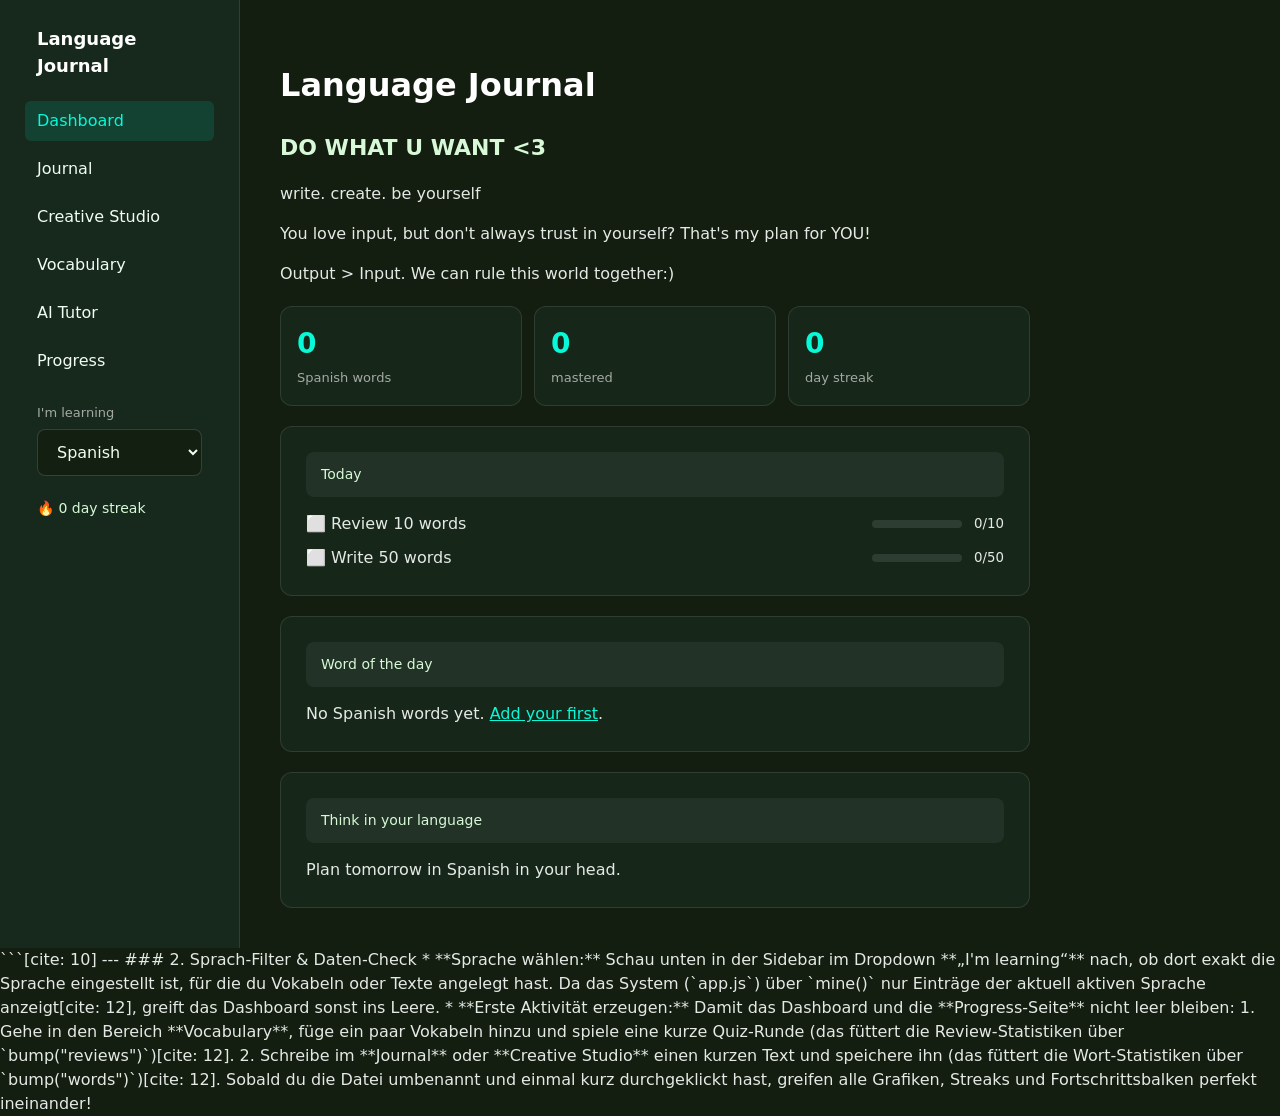
==== index.html @ 511feabb "Add files via upload" ====
<!DOCTYPE html>
<html lang="en">
<head>
  <meta charset="UTF-8">
  <meta name="viewport" content="width=device-width, initial-scale=1.0">
  <title>Dashboard – Language Journal</title>
  <link rel="stylesheet" href="style.css">
</head>
<body data-page="index">
<div class="apps">
  <aside class="sidebar" id="side"></aside>
  <main class="main-content">
    <h1>Language Journal</h1>
    <h2>DO WHAT U WANT &lt;3</h2>
    <p>write. create. be yourself</p>
    <p>You love input, but don't always trust in yourself? That's my plan for YOU!</p>
    <p>Output &gt; Input. We can rule this world together:)</p>
    <div class="stats" id="stats"></div>
    <div class="studio-box"><div class="prompt-bar"><span>Today</span></div><div id="goals" style="display:flex;flex-direction:column;gap:10px"></div></div>
    <div class="studio-box"><div class="prompt-bar"><span>Word of the day</span></div><div id="wotd"></div></div>
    <div class="studio-box"><div class="prompt-bar"><span>Think in your language</span></div><div id="nudge"></div></div>
  </main>
</div>
<script src="app.js"></script>
</body>
</html>
```[cite: 10]

---

### 2. Sprach-Filter & Daten-Check
* **Sprache wählen:** Schau unten in der Sidebar im Dropdown **„I'm learning“** nach, ob dort exakt die Sprache eingestellt ist, für die du Vokabeln oder Texte angelegt hast. Da das System (`app.js`) über `mine()` nur Einträge der aktuell aktiven Sprache anzeigt[cite: 12], greift das Dashboard sonst ins Leere.
* **Erste Aktivität erzeugen:** Damit das Dashboard und die **Progress-Seite** nicht leer bleiben:
  1. Gehe in den Bereich **Vocabulary**, füge ein paar Vokabeln hinzu und spiele eine kurze Quiz-Runde (das füttert die Review-Statistiken über `bump("reviews")`)[cite: 12].
  2. Schreibe im **Journal** oder **Creative Studio** einen kurzen Text und speichere ihn (das füttert die Wort-Statistiken über `bump("words")`)[cite: 12].

Sobald du die Datei umbenannt und einmal kurz durchgeklickt hast, greifen alle Grafiken, Streaks und Fortschrittsbalken perfekt ineinander!
---- style.css ----
body{background:#131d10;color:#e5e9e5;margin:0;font-family:system-ui,sans-serif;line-height:1.5}
.apps{display:flex;min-height:100vh}
.sidebar{width:240px;padding:25px;background:rgba(27,48,36,.65);backdrop-filter:blur(20px);-webkit-backdrop-filter:blur(22px);border-right:1px solid rgba(255,255,255,.1);flex-shrink:0;display:flex;flex-direction:column;gap:22px;box-sizing:border-box}
.brand{font-weight:bold;color:#fff;font-size:18px;padding:0 12px}
.nav-links{display:flex;flex-direction:column;gap:8px}
.nav-links a{text-decoration:none;color:#F2FDF2;font-size:16px;padding:8px 12px;border-radius:6px;transition:background-color .2s,color .2s}
.nav-links a:hover{background:rgba(255,255,255,.08);color:#07f9d7}
.nav-links a.active{background:rgba(7,249,215,.12);color:#07f9d7}
.lang-pick{display:flex;flex-direction:column;gap:6px;font-size:13px;color:#a5a9a5;padding:0 12px}
.side-streak{padding:0 12px;color:#D7F9D7;font-size:14px}
h1{color:#fff}h2{color:#D7F9D7;font-size:22px}h3{color:#D7F9D7}
.main-content{flex:1;padding:40px;min-width:0}
.muted{color:#a5a9a5;font-size:14px}
.studio-box{background:rgba(27,48,36,.55);border:1px solid rgba(255,255,255,.1);border-radius:12px;padding:25px;max-width:750px;display:flex;flex-direction:column;gap:15px;margin-top:20px;box-sizing:border-box}
.prompt-bar{display:flex;justify-content:space-between;align-items:center;gap:15px;background:rgba(255,255,255,.05);padding:12px 15px;border-radius:8px;color:#D7F9D7;font-size:14px}
input,select,textarea{background:rgba(19,29,16,.8);border:1px solid rgba(255,255,255,.15);border-radius:8px;color:#F2FDF2;padding:12px 15px;font-family:inherit;font-size:16px;box-sizing:border-box;max-width:100%}
.studio-box input,.studio-box textarea{width:100%}
.studio-box textarea{min-height:220px;resize:vertical;line-height:1.6}
.studio-box textarea.bulk{min-height:90px}
input:focus,select:focus,textarea:focus,button:focus-visible{outline:none;border-color:#07f9d7;box-shadow:0 0 0 2px rgba(7,249,215,.35)}
.studio-actions,.row{display:flex;justify-content:space-between;align-items:center;gap:10px;flex-wrap:wrap}
#word-count{font-size:14px;color:#a5a9a5}
button{background:#07f9d7;color:#131d10;border:none;padding:10px 18px;border-radius:8px;font-weight:bold;cursor:pointer;transition:opacity .2s;font-family:inherit;font-size:14px}
button:hover{opacity:.85}
button.ghost,.mini,.tab{background:rgba(255,255,255,.08);color:#F2FDF2}
button.bad{background:#ff6b6b}
button:disabled{opacity:.5;cursor:default}
.mini{padding:2px 8px;font-size:14px}
.tabs{display:flex;gap:6px;flex-wrap:wrap}
.tab.active{background:#07f9d7;color:#131d10}
.opts-row{display:flex;gap:14px;flex-wrap:wrap;align-items:center;font-size:14px;color:#a5a9a5}
.opts-row select{padding:6px 10px;font-size:14px}
#quiz-word{color:#07f9d7;margin:5px 0;font-size:26px}
#q-area{display:flex;flex-direction:column;gap:12px}
.answer{background:rgba(255,255,255,.05);border-radius:8px;padding:14px;font-size:20px;color:#D7F9D7}
.answer small,.vocab-back small{display:block;font-size:14px;color:#a5a9a5;margin-top:4px}
.opts{display:grid;grid-template-columns:1fr 1fr;gap:10px}
.opt{background:rgba(255,255,255,.08);color:#F2FDF2;padding:14px;font-size:16px}
#quiz-feedback{min-height:20px}#quiz-feedback.ok{color:#07f9d7}#quiz-feedback.no{color:#ff6b6b}
.chips{display:flex;gap:6px;flex-wrap:wrap;align-items:center;font-size:13px;color:#a5a9a5}
.chip{background:rgba(7,249,215,.12);color:#07f9d7;border-radius:14px;padding:3px 10px;cursor:pointer;font-size:14px}
.saved-section{margin-top:35px;max-width:750px}
.saved-card{background:rgba(27,48,36,.45);border:1px solid rgba(255,255,255,.08);border-radius:10px;padding:15px 20px;margin-bottom:12px}
.saved-card h4{margin:0 0 8px;color:#07f9d7}
.saved-card p{margin:0 0 8px;white-space:pre-wrap;line-height:1.5}
.saved-card .meta{font-size:13px;color:#a5a9a5;margin-bottom:8px}
.saved-card details{margin-top:8px;font-size:14px;color:#a5a9a5}
.saved-card details p{border-left:2px solid rgba(255,255,255,.15);padding-left:10px;margin:6px 0}
#saved-list{display:grid;grid-template-columns:repeat(auto-fill,minmax(220px,1fr));gap:15px;margin-top:15px}
.saved-section>#saved-list.stack{display:block}
.vocab-card{background:rgba(27,48,36,.65);border:1px solid rgba(255,255,255,.12);border-radius:12px;padding:20px;transition:transform .2s,border-color .2s;cursor:pointer}
.vocab-card:hover{transform:translateY(-3px);border-color:#07f9d7}
.vocab-front{color:#07f9d7;font-size:18px;font-weight:bold;margin-bottom:8px}
.vocab-back{color:#D7F9D7;font-size:15px;border-top:1px solid rgba(255,255,255,.1);padding-top:8px;filter:blur(6px);transition:filter .2s}
.vocab-card.revealed .vocab-back{filter:none}
.vocab-level{display:inline-block;font-size:12px;padding:3px 8px;border-radius:6px;background:rgba(7,249,215,.15);color:#07f9d7}
.vocab-card.mastered{border-color:#ffd700}
.vocab-footer{display:flex;justify-content:space-between;align-items:center;margin-top:12px;border-top:1px solid rgba(255,255,255,.1);padding-top:8px}
.card-buttons{display:flex;gap:5px}
.card-buttons button{background:rgba(255,255,255,.08);padding:4px 8px;font-size:14px}
.card-buttons button:hover{background:rgba(255,255,255,.2)}
.stats{display:grid;grid-template-columns:repeat(auto-fit,minmax(150px,1fr));gap:12px;max-width:750px;margin-top:20px}
.stat{background:rgba(27,48,36,.55);border:1px solid rgba(255,255,255,.1);border-radius:12px;padding:16px}
.stat b{display:block;font-size:28px;color:#07f9d7}.stat span{font-size:13px;color:#a5a9a5}
.goal{display:grid;grid-template-columns:1fr 90px auto;gap:12px;align-items:center}
.bar{background:rgba(255,255,255,.1);border-radius:6px;height:8px;overflow:hidden}.bar i{display:block;height:100%;background:#07f9d7}
.lvl{display:grid;grid-template-columns:70px 1fr 30px;gap:10px;align-items:center;font-size:14px}
.chart{display:flex;gap:6px;align-items:flex-end;height:140px}
.col{flex:1;display:flex;align-items:flex-end;justify-content:center;gap:2px;height:100%;position:relative}
.col i{width:40%;background:#07f9d7;border-radius:3px 3px 0 0;min-height:2px}.col i.w{background:#ffd700}
.col small{position:absolute;bottom:-20px;font-size:10px;color:#a5a9a5}
.legend{font-size:13px;color:#a5a9a5;margin-top:28px}
@media(max-width:700px){.apps{flex-direction:column}.sidebar{width:100%;padding:15px}.nav-links{flex-direction:row;flex-wrap:wrap}.main-content{padding:20px}.opts{grid-template-columns:1fr}.goal{grid-template-columns:1fr}}
@media(prefers-reduced-motion:reduce){*{transition:none!important}}
.mk{border-left:2px solid rgba(7,249,215,.4);padding:6px 12px;margin:8px 0}
.mk summary{cursor:pointer}
details.studio-box>summary{cursor:pointer;color:#D7F9D7}
.pane[hidden]{display:none}
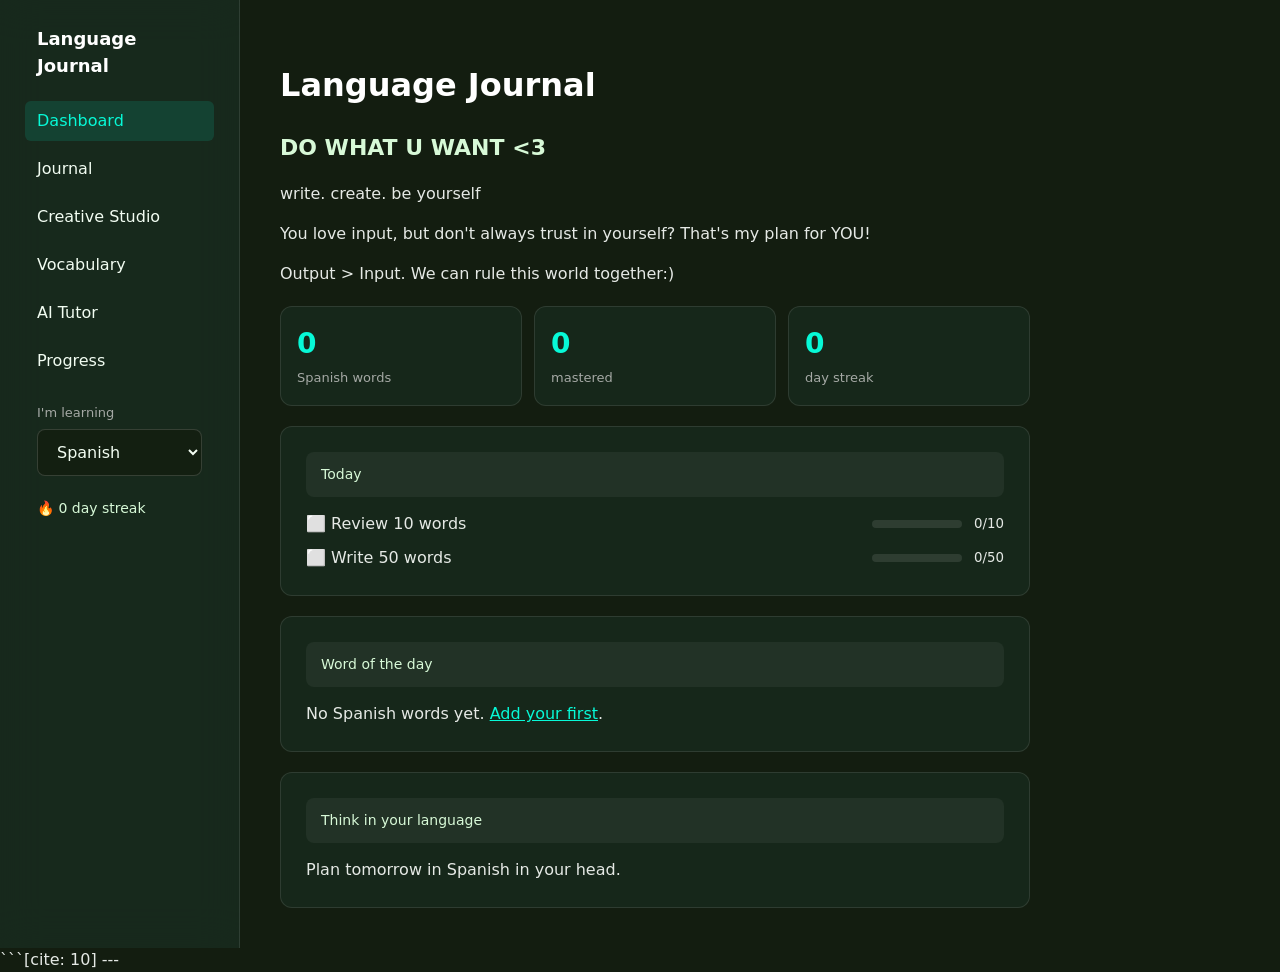
==== commit eb122ba3: "Update index.html" ====
--- a/index.html
+++ b/index.html
@@ -27,11 +27,3 @@
 ```[cite: 10]
 
 ---
-
-### 2. Sprach-Filter & Daten-Check
-* **Sprache wählen:** Schau unten in der Sidebar im Dropdown **„I'm learning“** nach, ob dort exakt die Sprache eingestellt ist, für die du Vokabeln oder Texte angelegt hast. Da das System (`app.js`) über `mine()` nur Einträge der aktuell aktiven Sprache anzeigt[cite: 12], greift das Dashboard sonst ins Leere.
-* **Erste Aktivität erzeugen:** Damit das Dashboard und die **Progress-Seite** nicht leer bleiben:
-  1. Gehe in den Bereich **Vocabulary**, füge ein paar Vokabeln hinzu und spiele eine kurze Quiz-Runde (das füttert die Review-Statistiken über `bump("reviews")`)[cite: 12].
-  2. Schreibe im **Journal** oder **Creative Studio** einen kurzen Text und speichere ihn (das füttert die Wort-Statistiken über `bump("words")`)[cite: 12].
-
-Sobald du die Datei umbenannt und einmal kurz durchgeklickt hast, greifen alle Grafiken, Streaks und Fortschrittsbalken perfekt ineinander!
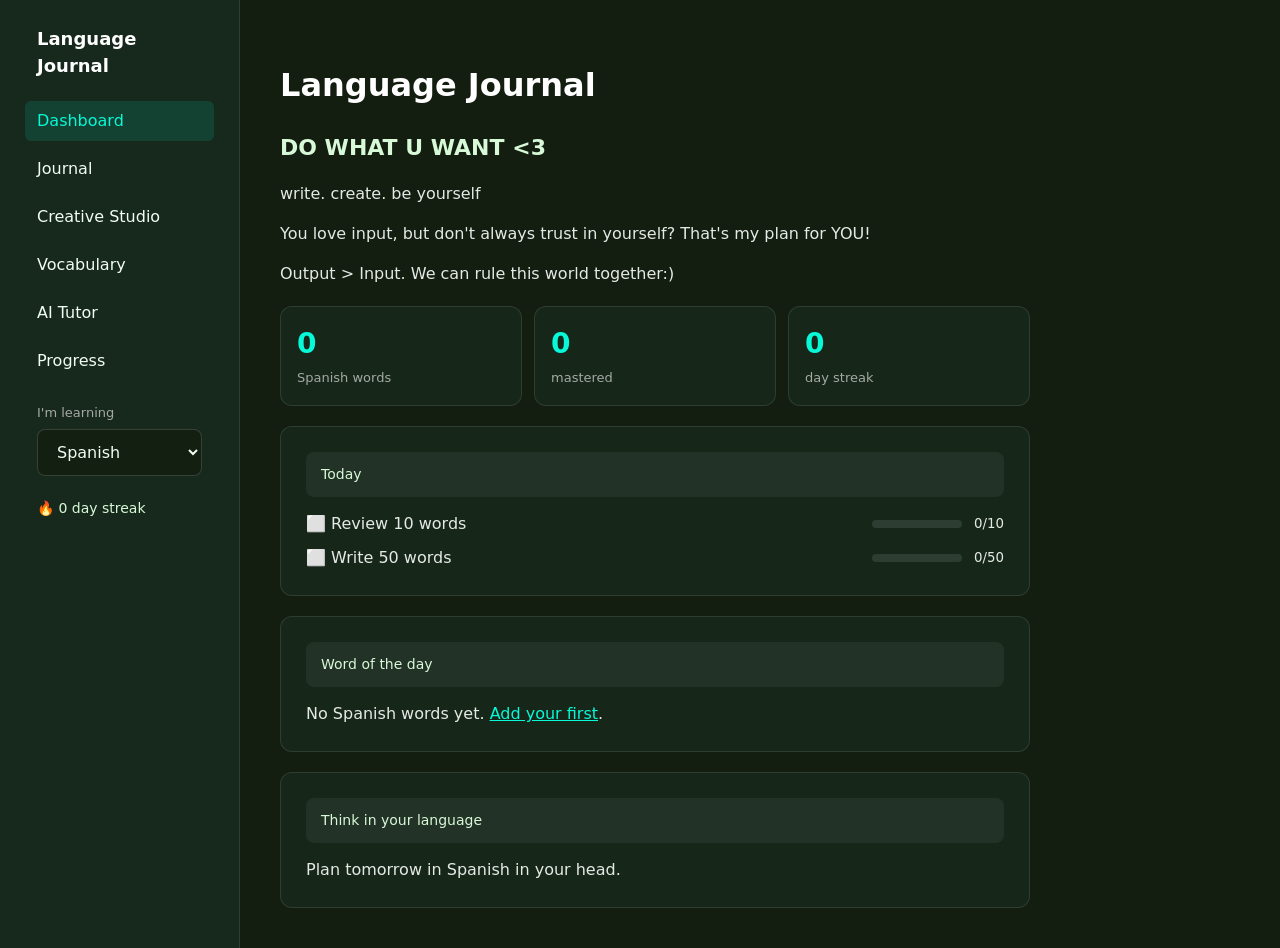
==== commit cdbf4fd0: "Fix HTML closing tag and remove citation" ====
--- a/index.html
+++ b/index.html
@@ -24,6 +24,3 @@
 <script src="app.js"></script>
 </body>
 </html>
-```[cite: 10]
-
----
